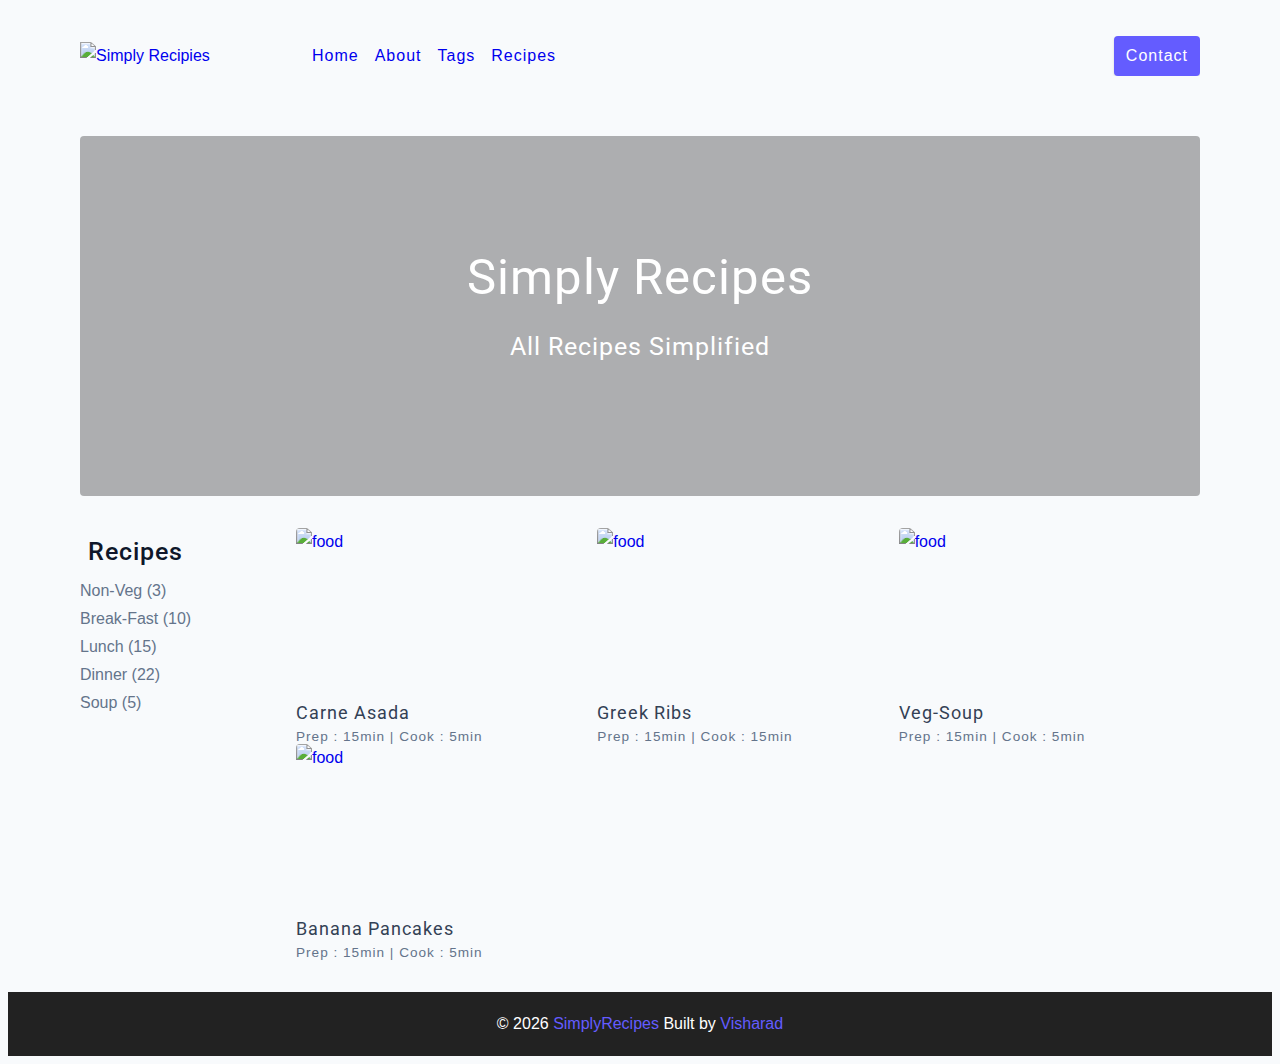
==== index.html @ bebd5c84 "Add files via upload" ====
<!DOCTYPE html>
<html lang="en">
  <head>
    <meta charset="UTF-8" />
    <meta http-equiv="X-UA-Compatible" content="IE=edge" />
    <meta name="viewport" content="width=device-width, initial-scale=1.0" />
    <title>Simply Recipes</title>
    <!-- favicon -->
    <link rel="shortcut icon" href="./assets/favicon.ico" type="image/x-icon" />
    <!-- font-awesome -->
    <link
      rel="stylesheet"
      href="https://cdnjs.cloudflare.com/ajax/libs/font-awesome/5.14.0/css/all.min.css"
    />
    <!-- main css -->
    <link rel="stylesheet" href="main.css" />
  </head>
  <body>
    <!-- nav-->
     <nav class="navbar">
       <div class="nav-center">
         <div class="nav-header">
           <a href="index.html" class="nav-logo">
             <img src="./assets/logo.svg" alt="Simply Recipies">
           </a>
           <button type="button" class="btn nav-btn">
             <i class="fas fa-align-justify"></i>
           </button>
          </div>
          <!--links-->
         <div class="nav-links">
           <a href="index.html" class="nav-link">home</a>
           <a href="about.html" class="nav-link">about</a>
           <a href="tags.html" class="nav-link">tags</a>
           <a href="recipes.html" class="nav-link">recipes</a>
           <div class="nav-link contact-link">
             <a href="contact.html" class="btn">contact</a>
           </div>
         </div>
        </div>
      </nav>


    
    <!-- end of nav-->
    <!-- main page  -->
    <main class="page">
      <!-- header -->
      <header class="hero">
         <div class="hero-container">
           <div class="hero-text">
             <h1> Simply Recipes</h1>
             <h4>All recipes simplified</h4>
           </div>
         </div>
      </header>
    <!-- End of Header  -->
    <!-- Recipe container -->
         <section class="recipes-container">
           <!-- tags container --> 
             <div class="tags-container">
               <h4>recipes</h4>
               <div class="tags-list">
                 <a href="tag-template.html">Non-Veg (3)</a>
                 <a href="tag-template.html">Break-Fast (10)</a>
                 <a href="tag-template.html">Lunch (15)</a>
                 <a href="tag-template.html">Dinner (22)</a>
                 <a href="tag-template.html">Soup (5)</a>
                </div>
             </div>
           <!-- End of tags container -->

           <!-- recipe list -->
            <div class="recipes-list">

              <!-- Single recipes -->
              <a href="single-recipe.html" class="recipe">
                <img src="./assets/recipes/recipe-1.jpeg" alt="food" class="img recipe-img"/>
              <h5> Carne asada</h5>
              <p> Prep : 15min | Cook : 5min </p>
              </a>
              <!-- End of Single recipes  -->
              <a href="single-recipe.html" class="recipe">
                <img src="./assets/recipes/recipe-2.jpeg" alt="food" class="img recipe-img"/>
              <h5> Greek Ribs</h5>
              <p> Prep : 15min | Cook : 15min </p>
              </a>
              <!-- End of Single recipes  -->
              <a href="single-recipe.html" class="recipe">
                <img src="./assets/recipes/recipe-3.jpeg" alt="food" class="img recipe-img"/>
              <h5> Veg-soup</h5>
              <p> Prep : 15min | Cook : 5min </p>
              </a>
              <!-- End of Single recipes  -->
              <a href="single-recipe.html" class="recipe">
                <img src="./assets/recipes/recipe-4.jpeg" alt="food" class="img recipe-img"/>
              <h5> Banana Pancakes</h5>
              <p> Prep : 15min | Cook : 5min </p>
              </a>
              <!-- End of Single recipes  -->
            </div>
           <!-- End of recipe list -->

         </section>
    <!-- End of recipe container -->
    
    </main>


    <!-- end of main page -->
    <!-- footer -->
    <footer class="page-footer"> 
      <p>
        &copy; <span id="date"></span>
        <span class="footer-logo">SimplyRecipes</span>
        Built by <a href="#">Visharad</a>
      </p>
    </footer>
   <script src="app.js"></script>
    
  </body>
</html>
---- main.css ----
/* fonts */

@import url('https://fonts.googleapis.com/css2?family=Roboto:wght@400;500;600&family=Montserrat&display=swap');
html {
  font-size: 100%;
} 

:root {
  /* colors */
  --primary-100: #e2e0ff;
  --primary-200: #c1beff;
  --primary-300: #a29dff;
  --primary-400: #837dff;
  --primary-500: #645cff;
  --primary-600: #504acc;
  --primary-700: #3c3799;
  --primary-800: #282566;
  --primary-900: #141233;

  /* grey */
  --grey-50: #f8fafc;
  --grey-100: #f1f5f9;
  --grey-200: #e2e8f0;
  --grey-300: #cbd5e1;
  --grey-400: #94a3b8;
  --grey-500: #64748b;
  --grey-600: #475569;
  --grey-700: #334155;
  --grey-800: #1e293b;
  --grey-900: #0f172a;
  /* rest of the colors */
  --black: #222;
  --white: #fff;
  --red-light: #f8d7da;
  --red-dark: #842029;
  --green-light: #d1e7dd;
  --green-dark: #0f5132;

  /* fonts  */
  --headingFont: 'Roboto', sans-serif;
  --bodyFont: 'Nunito', sans-serif;
  --smallText: 0.7em;
  /* rest of the vars */
  --backgroundColor: var(--grey-50);
  --textColor: var(--grey-900);
  --borderRadius: 0.25rem;
  --letterSpacing: 1px;
  --transition: 0.3s ease-in-out all;
  --max-width: 1120px;
  --fixed-width: 600px;

  /* box shadow*/
  --shadow-1: 0 1px 3px 0 rgba(0, 0, 0, 0.1), 0 1px 2px 0 rgba(0, 0, 0, 0.06);
  --shadow-2: 0 4px 6px -1px rgba(0, 0, 0, 0.1),
    0 2px 4px -1px rgba(0, 0, 0, 0.06);
  --shadow-3: 0 10px 15px -3px rgba(0, 0, 0, 0.1),
    0 4px 6px -2px rgba(0, 0, 0, 0.05);
  --shadow-4: 0 20px 25px -5px rgba(0, 0, 0, 0.1),
    0 10px 10px -5px rgba(0, 0, 0, 0.04);
}

body {
  background: var(--backgroundColor);
  font-family: var(--bodyFont);
  font-weight: 400;
  line-height: 1.75;
  color: var(--textColor);
}

p {
  margin-top: 0;
  margin-bottom: 1.5rem;
  max-width: 40em;
}

h1,
h2,
h3,
h4,
h5 {
  margin: 0;
  margin-bottom: 1.38rem;
  font-family: var(--headingFont);
  font-weight: 400;
  line-height: 1.3;
  text-transform: capitalize;
  letter-spacing: var(--letterSpacing);
}

h1 {
  margin-top: 0;
  font-size: 3.052rem;
}

h2 {
  font-size: 2.441rem;
}

h3 {
  font-size: 1.953rem;
}

h4 {
  font-size: 1.563rem;
}

h5 {
  font-size: 1.25rem;
}

small,
.text-small {
  font-size: var(--smallText);
}

a {
  text-decoration: none;
}
ul {
  list-style-type: none;
  padding: 0;
}

.img {
  width: 100%;
  display: block;
  object-fit: cover;
}
/* buttons */

.btn {
  cursor: pointer;
  color: var(--white);
  background: var(--primary-500);
  border: transparent;
  border-radius: var(--borderRadius);
  letter-spacing: var(--letterSpacing);
  padding: 0.375rem 0.75rem;
  box-shadow: var(--shadow-1);
  transition: var(--transtion);
  text-transform: capitalize;
  display: inline-block;
}
.btn:hover {
  background: var(--primary-700);
  box-shadow: var(--shadow-3);
}
.btn-hipster {
  color: var(--primary-500);
  background: var(--primary-200);
}
.btn-hipster:hover {
  color: var(--primary-200);
  background: var(--primary-700);
}
.btn-block {
  width: 100%;
}

/* form */

.form {
  width: 90vw;
  max-width: var(--fixed-width);
  background: var(--white);
  border-radius: var(--borderRadius);
  box-shadow: var(--shadow-2);
  padding: 2rem 2.5rem;
  margin: 3rem auto;
}
.form-label {
  display: block;
  font-size: var(--smallText);
  margin-bottom: 0.5rem;
  text-transform: capitalize;
  letter-spacing: var(--letterSpacing);
}
.form-input,
.form-textarea {
  width: 100%;
  padding: 0.375rem 0.75rem;
  border-radius: var(--borderRadius);
  background: var(--backgroundColor);
  border: 1px solid var(--grey-200);
}

.form-row {
  margin-bottom: 1rem;
}

.form-textarea {
  height: 7rem;
}

}
/* title */

.title {
  text-align: center;
}

.title-underline {
  background: var(--primary-500);
  width: 7rem;
  height: 0.25rem;
  margin: 0 auto;
  margin-top: -1rem;
}

/*
=============== 
Navbar
===============
*/

.navbar{
  display: flex;
  justify-content: center;
  align-items: center;
  /* background:blue; */
}

.nav-center{
width: 90vw;
max-width: var(--max-width);
/* background: red; */
}

.nav-header{
  height: 6rem;
  display: flex;
  justify-content: space-between;
  align-items:center;
}

.nav-logo{
  display:flex;
  align-items:center;
}

.nav-header img{
  width: 200px;
}

.nav-btn{
  padding:0.15rem 0.75rem;
}

.nav-btn i{
  font-size: 1.25rem;
}

.nav-links{
  display: flex;
  flex-direction:column;
/* todo */
height:0;
overflow:hidden;
transition: var(--transition);
}
.show-links{
  height:310px;
}

.nav-link{
  display:block;
  text-align:center;
 text-transform:capitalize;
color: var(grey -900px); 
letter-spacing:var(--letterSpacing);
padding: 1rem 0 ;
border-top:1px solid var(--grey-500);
transition:var(--transition);
}

.nav-link:hover{
  color: var(--primary-500);
}

.contact-links a {
  padding: 0.15rem 1rem;
}

@media screen and (min-width:990px){
  .nav-btn{
    display:none;
  }
  .navbar{
    height:6rem;
   }
.nav-center{
  display: flex;
  align-items: center;
}
.nav-header{
  height: auto;
  margin-right: 2rem;
}
.nav-links{
height:auto;
flex-direction: row;
align-items: center;
width: 100%;
}
.nav-link{
  padding: 0px;
  border-top:none;
  margin-right: 1rem;
  font-size: 1rem;
}
.contact-link{
  margin-left: auto;
  margin-right: 0;
}
}

/* Footer */
.page
{
 width: 90vw;
 max-width: var(--max-width);
 margin: 0 auto;
 padding-top: 2rem;
 min-height: calc(100vh - (6rem + 4rem))
;}

.page-footer{
 height: 4rem;
 background-color: var(--black);
 color: var(--white) ; 
 display:flex;
 align-items:center;
 justify-content:center;
 }
 .page-footer p {
margin-bottom: 0;
 }

.footer-logo, .page-footer a {
  color: var(--primary-500);
}


/*  Hero  */

.hero{
  height: 40vh;
  background: url(assets/main.jpeg) center/cover no-repeat;
  margin-bottom: 2rem;
  border-radius: var(--borderRadius);
  position: relative;
}

.hero-container{
  position: absolute;
  width: 100%;
  height: 100%;
  top: 0;
  left: 0;
  background: rgba(0, 0, 0, 0.3);
  border-radius: var(--borderRadius);
  display: flex;
  align-items: center;
  justify-content: center;
    }

.hero-text{
  text-align: center;
  color: var(--white);
}

@media  screen and (min-width:768) {
  .hero-text{
    font-size: 4rem;
    margin-bottom:0; 
  }
  }
/* --------------------- Recipes---------------------------- */

.recipes-container{
 display: grid;
 gap: 2rem 1rem;
}

.tags-container {
  order: 1;
  display:flex;
  flex-direction: column;
  padding-bottom: 3rem;
}

.recipes-list{
  display: grid;
  gap: 2rem 1 rem;
  padding-bottom: 2rem;
}

.tags-container h4{
  margin: 0.5rem;
  font-weight: 500;
}

.tags-list{
  display: grid;
  grid-template-columns: 1fr 1fr 1fr;
}

.tags-list a{
  text-transform: capitalize;
  display: block;
  color: var(--grey-500);
  transition: var(--transition);
}

.tags-list a:hover{
  color: var(--primary-500);
}

.recipe {
  display: block;
}

.recipe-img{
  height: 15rem;
  border-radius: var(--borderRadius);
  margin-bottom: 1rem;
}

.recipe h5{
  margin-bottom: 0;
  line-height: 1;
  color: var(--grey-700);
}

.recipe p{
  margin-bottom: 0;
  line-height: 1;
  margin-top: 0.5rem;
  color: var(--grey-500);
  letter-spacing: var(--letterSpacing);
}

@media screen and (min-width:567px) {
  .recipes-list{
    grid-template-columns: 1fr 1fr;
  }
  .recipe-img {
    height: 10rem;
  }
}

@media screen and (min-width:992px) {
  .recipes-container{
    grid-template-columns: 200px 1fr;
  }
  .tags-container{
    order: 0;
  }
  .recipe p{
    font-size: 0.85rem;
  }
  .tags-list{
    grid-template-columns: 1fr;
  }
}

@media screen and (min-width:1200px) {
  .recipes-list{
    grid-template-columns: 1fr 1fr 1fr;
  }
     .recipe h5{
       font-size: 1.15rem;
     }
}

/* -----------------Error Page--------------------------- */
 .error-page{
   text-align: center;
   padding-top: 5rem;
 }

.error-page h1{
  font-size: 9rem;
}

/* -----------------About Page--------------------------- */

.about-page h2{
  text-transform:none;
  font-weight: bold;
}
.about-page{
display: grid;
gap: 2rem 3rem;
padding-bottom:3rem;
}

.about-img{
  border-radius: var(--borderRadius);
  height: 300px;
}

@media screen and (min-width:992px) {
.about-page{
  grid-template-columns: 1fr 1fr;
  grid-template-rows: 400px;
  align-items: center;
}
.about-img{
  height: 100%;
}

}

.featured-title{
  text-align:center;
}


/* ----------------------------- contact------------------------------------ */

.contact-form{
  width: 100%;
  margin: 0;
}

.contact-container{
  display: grid;
  gap: 2rem 3rem;
  padding-bottom: 3rem;
}

@media screen and (min-width:992px) {
  .contact-container{
    grid-template-columns: 1fr 450px;
    align-items: center;
  }
}


/* ---------------------------Tags Page------------------------------ */

.tag-wrapper{
  display: grid;
  gap: 2rem;
  padding-bottom: 3rem;
}

.tag{
  background: var(--grey-500);
  border-radius: var(--borderRadius);
  text-align: center;
  color: var(--white);
  transition: var(--transition);
  padding: 0.75rem 0;
}

.tag:hover{
  background: var(--primary-500);
}

.tag h5, .tag p{
  margin-bottom: 0;
}

.tag h5{
  font-weight: 600;
}

@media screen and (min-width:576px) {
 .tag-wrapper{
   grid-template-columns: 1fr,1fr;
 }
}


@media screen and (min-width:992px) {
  .tag-wrapper{
    grid-template-columns: repeat(3, 1fr);
  }
 }

/* ---------------- Recipe Template----------------- */

.recipe-hero{
  display: grid;
  gap: 3rem;
}

.recipe-hero-img{
  height: 300px;
  border-radius: var(--borderRadius);

}


.recipe-hero p{
  color: var(--grey-600);
}

.recipe-icons {
  display: grid;
  grid-template-columns: repeat(3, 1fr);
  gap: 1rem;
  margin: 2rem 0;
  text-align: center;
}

.recipe-icons i{
  font-size: 1.5rem;
  color: var(--primary-500);
}

.recipe-icons h5, .recipe-icons p{
  margin-bottom: 0;
  font-size: 0.85rem;
}

.recipe-icons p{
  color: var(--grey-500);
}

.recipe-tags{
  display:flex;
  align-items:center;
  flex-wrap: wrap;
  font-size: 0.7em;
  font-weight: 600;
}

.recipe-tags a {
  background: var(--primary-500);
  border-radius: var(--borderRadius);
  color: var(--white);
  padding: 0.05rem 0.5rem;
  margin: 0 0.25rem;
  text-transform: capitalize;
}


@media screen and (min-width:992px) {
  .recipe-hero{
    grid-template-columns: 4fr 5fr;
    align-items: center;
  }
 }


 .recipe-content{
   padding:3rem 0;
   display: grid;
   gap: 2rem 5rem; 
 }

 @media screen and (min-width:992px) {
  .recipe-content{
    grid-template-columns: 2fr 1fr;
    
  }
 }

 .single-instruction header{
   display: grid;
   grid-template-columns: auto 1fr;
   gap: 1.5rem;
   align-items: center;
  }

  .single-instruction header p{
    text-transform: uppercase;
    color: var(--primary-500);
    margin-bottom: 0;
    font-weight: 600;
  }

  .single-instruction > p{
  color: var(--grey-600);
  }


  .second-column{
    display: grid;
    row-gap: 2rem;
  }

  .single-ingredient{
    border-bottom: 2px solid var(--grey-300);
    padding-bottom: 0.75rem;
   color: var(--grey-700);  
  }

  .single-tool{
    border-bottom: 2px solid var(--grey-300);
    padding-bottom: 0.75rem;
    color: var(--primary-500);
    text-transform: capitalize;  
  }














.single-instruction header div{
  height: 2px;
  background: var(--grey-300);
}
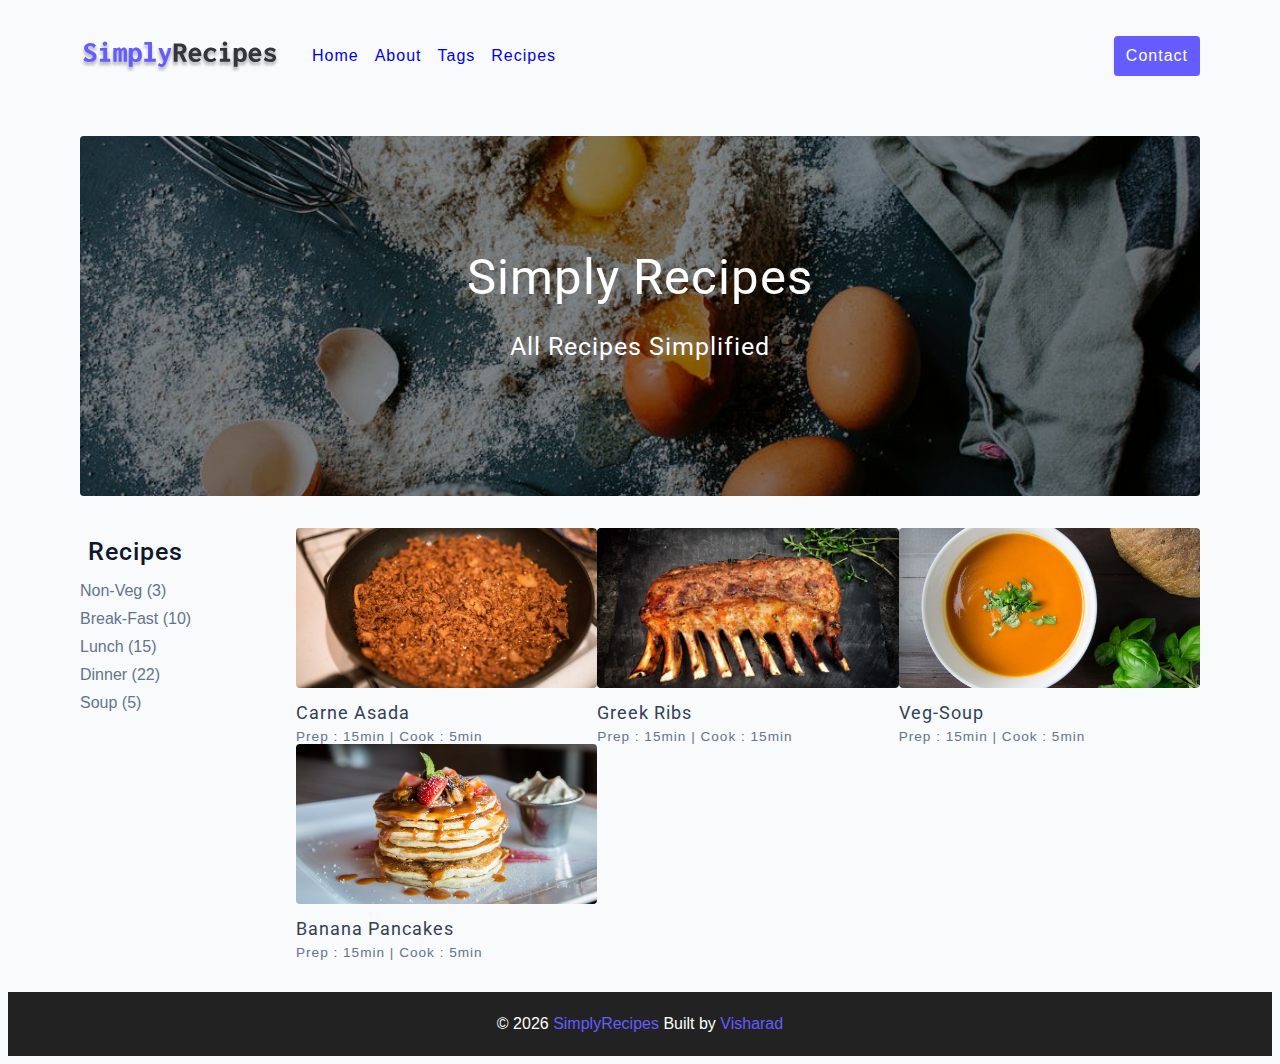
==== commit 010cc892: "Update index.html" ====
--- a/index.html
+++ b/index.html
@@ -113,11 +113,11 @@
       <p>
         &copy; <span id="date"></span>
         <span class="footer-logo">SimplyRecipes</span>
-        Built by <a href="#">Visharad</a>
+        Built by <a href="https://github.com/diwakar-visharad">Visharad</a>
       </p>
     </footer>
    <script src="app.js"></script>
     
   </body>
 </html>
- + 
